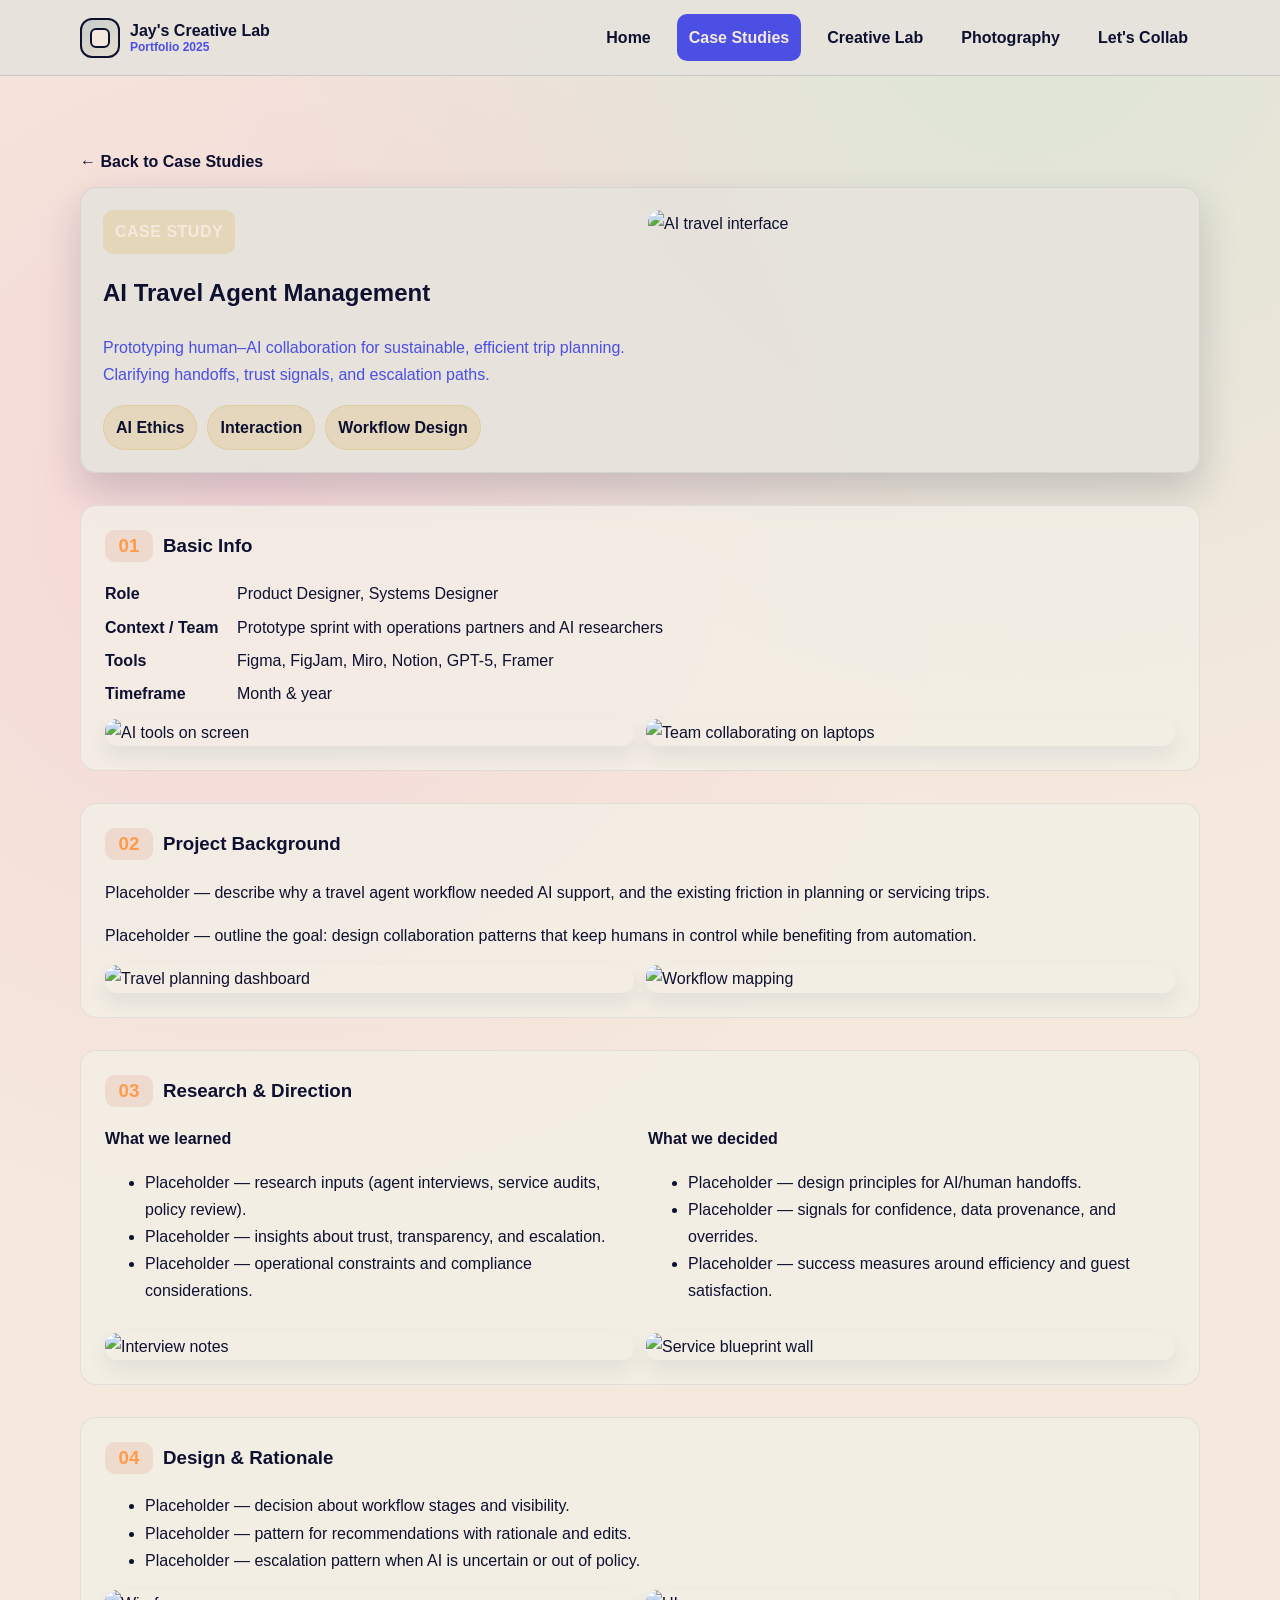
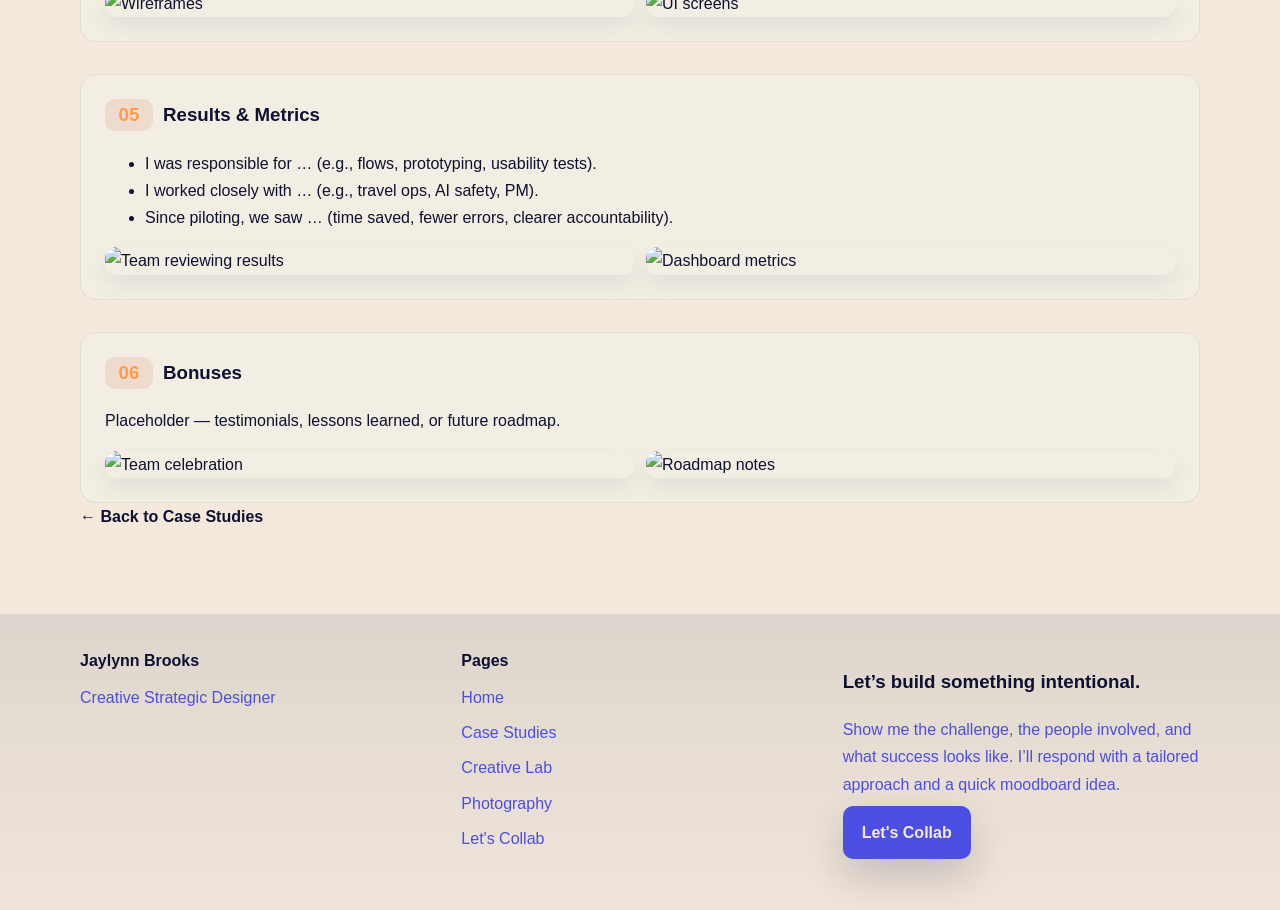
==== ai-travel-agent.html @ 125fbfd4 "Initial portfolio commit" ====
<!DOCTYPE html>
<html lang="en">
<head>
  <meta charset="UTF-8" />
  <meta name="viewport" content="width=device-width, initial-scale=1" />
  <title>AI Travel Agent Management — Case Study | Jay's Creative Lab</title>
  <link rel="stylesheet" href="style.css" />
</head>
<body>
  <header class="site-header">
    <div class="container nav">
      <a class="brand" href="index.html">
        <span class="logo-mark" aria-hidden="true"></span>
        <span class="brand-text">
          Jay's Creative Lab
          <small>Portfolio 2025</small>
        </span>
      </a>
      <button class="nav-toggle" data-nav-toggle aria-expanded="false" aria-label="Toggle navigation">Menu</button>
      <div class="nav-links" data-nav-links>
        <a href="index.html">Home</a>
        <a class="active" href="case-studies.html">Case Studies</a>
        <a href="creative-lab.html">Creative Lab</a>
        <a href="photography.html">Photography</a>
        <a href="collab.html">Let's Collab</a>
      </div>
    </div>
  </header>

  <main>
    <section class="section">
      <div class="container">
        <a class="back-link" href="case-studies.html">← Back to Case Studies</a>
        <div class="hero-card" style="color: var(--color-peacock); background: rgba(230, 227, 220, 0.9); border: 1px solid rgba(12,58,82,0.08); display: grid; grid-template-columns: 1fr 1fr; gap: 16px; align-items: center;">
          <div>
            <div class="hero-note" style="color: var(--color-bg-cream);">Case Study</div>
            <h1 style="color: var(--color-peacock); font-family: var(--font-heading);">AI Travel Agent Management</h1>
            <p class="muted">Prototyping human–AI collaboration for sustainable, efficient trip planning. Clarifying handoffs, trust signals, and escalation paths.</p>
            <div class="focus-tags">
              <span class="pill">AI Ethics</span>
              <span class="pill">Interaction</span>
              <span class="pill">Workflow Design</span>
            </div>
          </div>
          <div style="width: 100%; height: 100%; border-radius: var(--radius-md); overflow: hidden;">
            <img src="https://images.unsplash.com/photo-1504384308090-c894fdcc538d?auto=format&fit=crop&w=1200&q=80" alt="AI travel interface" style="width: 100%; height: 100%; object-fit: cover;" />
          </div>
        </div>

        <div class="case-section">
          <h3><span class="label-number">01</span>Basic Info</h3>
          <dl class="definition-list">
            <dt>Role</dt>
            <dd>Product Designer, Systems Designer</dd>
            <dt>Context / Team</dt>
            <dd>Prototype sprint with operations partners and AI researchers</dd>
            <dt>Tools</dt>
            <dd>Figma, FigJam, Miro, Notion, GPT-5, Framer</dd>
            <dt>Timeframe</dt>
            <dd>Month & year</dd>
          </dl>
          <div class="case-image-pair">
            <img src="https://images.unsplash.com/photo-1556740749-887f6717d7e4?auto=format&fit=crop&w=1200&q=80" alt="AI tools on screen" />
            <img src="https://images.unsplash.com/photo-1483478550801-ceba5fe50e8e?auto=format&fit=crop&w=1200&q=80" alt="Team collaborating on laptops" />
          </div>
        </div>

        <div class="case-section">
          <h3><span class="label-number">02</span>Project Background</h3>
          <p>Placeholder — describe why a travel agent workflow needed AI support, and the existing friction in planning or servicing trips.</p>
          <p>Placeholder — outline the goal: design collaboration patterns that keep humans in control while benefiting from automation.</p>
          <div class="case-image-pair">
            <img src="https://images.unsplash.com/photo-1504384308090-c894fdcc538d?auto=format&fit=crop&w=1200&q=80" alt="Travel planning dashboard" />
            <img src="https://images.unsplash.com/photo-1520607162513-77705c0f0d4a?auto=format&fit=crop&w=1200&q=80" alt="Workflow mapping" />
          </div>
        </div>

        <div class="case-section">
          <h3><span class="label-number">03</span>Research & Direction</h3>
          <div class="two-col">
            <div>
              <strong>What we learned</strong>
              <ul>
                <li>Placeholder — research inputs (agent interviews, service audits, policy review).</li>
                <li>Placeholder — insights about trust, transparency, and escalation.</li>
                <li>Placeholder — operational constraints and compliance considerations.</li>
              </ul>
            </div>
            <div>
              <strong>What we decided</strong>
              <ul>
                <li>Placeholder — design principles for AI/human handoffs.</li>
                <li>Placeholder — signals for confidence, data provenance, and overrides.</li>
                <li>Placeholder — success measures around efficiency and guest satisfaction.</li>
              </ul>
            </div>
          </div>
          <div class="case-image-pair">
            <img src="https://images.unsplash.com/photo-1556740749-887f6717d7e4?auto=format&fit=crop&w=1200&q=80" alt="Interview notes" />
            <img src="https://images.unsplash.com/photo-1483478550801-ceba5fe50e8e?auto=format&fit=crop&w=1200&q=80" alt="Service blueprint wall" />
          </div>
        </div>

        <div class="case-section">
          <h3><span class="label-number">04</span>Design & Rationale</h3>
          <ul>
            <li>Placeholder — decision about workflow stages and visibility.</li>
            <li>Placeholder — pattern for recommendations with rationale and edits.</li>
            <li>Placeholder — escalation pattern when AI is uncertain or out of policy.</li>
          </ul>
          <div class="case-image-pair">
            <img src="https://images.unsplash.com/photo-1553877522-43269d4ea984?auto=format&fit=crop&w=1200&q=80" alt="Wireframes" />
            <img src="https://images.unsplash.com/photo-1498050108023-c5249f4df085?auto=format&fit=crop&w=1200&q=80" alt="UI screens" />
          </div>
        </div>

        <div class="case-section">
          <h3><span class="label-number">05</span>Results & Metrics</h3>
          <ul>
            <li>I was responsible for … (e.g., flows, prototyping, usability tests).</li>
            <li>I worked closely with … (e.g., travel ops, AI safety, PM).</li>
            <li>Since piloting, we saw … (time saved, fewer errors, clearer accountability).</li>
          </ul>
          <div class="case-image-pair">
            <img src="https://images.unsplash.com/photo-1521737604893-d14cc237f11d?auto=format&fit=crop&w=1200&q=80" alt="Team reviewing results" />
            <img src="https://images.unsplash.com/photo-1504384308090-c894fdcc538d?auto=format&fit=crop&w=1200&q=80" alt="Dashboard metrics" />
          </div>
        </div>

        <div class="case-section">
          <h3><span class="label-number">06</span>Bonuses</h3>
          <p>Placeholder — testimonials, lessons learned, or future roadmap.</p>
          <div class="case-image-pair">
            <img src="https://images.unsplash.com/photo-1520607162513-77705c0f0d4a?auto=format&fit=crop&w=1200&q=80" alt="Team celebration" />
            <img src="https://images.unsplash.com/photo-1498050108023-c5249f4df085?auto=format&fit=crop&w=1200&q=80" alt="Roadmap notes" />
          </div>
        </div>

        <a class="back-link" href="case-studies.html">← Back to Case Studies</a>
      </div>
    </section>
  </main>

      <footer class="footer">
    <div class="container footer-grid">
      <div>
        <h4>Jaylynn Brooks</h4>
        <p>Creative Strategic Designer</p>
      </div>

      <div>
        <h4>Pages</h4>
        <p><a href="index.html">Home</a></p>
        <p><a href="case-studies.html">Case Studies</a></p>
        <p><a href="creative-lab.html">Creative Lab</a></p>
        <p><a href="photography.html">Photography</a></p>
        <p><a href="collab.html">Let's Collab</a></p>
      </div>

      <div class="cta-copy">
        <h3>Let’s build something intentional.</h3>
        <p>Show me the challenge, the people involved, and what success looks like. I’ll respond with a tailored
          approach and a quick moodboard idea.</p>
        <a class="btn btn-primary" href="collab.html">Let's Collab</a>
      </div>
    </div>

  </footer>



  <script src="script.js"></script>
</body>
</html>
---- style.css ----
/* Global Styles for Jay's Creative Lab Portfolio */
:root {
  --color-bg-cream: #f5e8dc;
  --color-bg-mist: #fffaf3;
  --color-peacock: #0e1030;
  --color-teal: #4b4fe3;
  --color-saffron: #ff9b4a;
  --color-citrine: #c6b200;
  --color-walnut: #0e1030;
  --color-sage: #6ed4bd;
  --color-card: #ffffff;
  --color-text: #0e1030;
  --shadow-soft: 0 18px 40px rgba(14, 16, 48, 0.18);
  --shadow-lift: 0 10px 24px rgba(14, 16, 48, 0.2);
  --radius-lg: 16px;
  --radius-md: 12px;
  --radius-sm: 10px;
  --font-heading: "Gill Sans", "Avenir Next", "Segoe UI", "Helvetica Neue", sans-serif;
  --font-body: "Gill Sans", "Avenir Next", "Segoe UI", "Helvetica Neue", sans-serif;
}

* {
  box-sizing: border-box;
}

body {
  margin: 0;
  font-family: var(--font-body);
  color: var(--color-text);
  background: radial-gradient(circle at 20% 20%, rgba(247, 122, 194, 0.15), transparent 32%),
    radial-gradient(circle at 80% 0%, rgba(110, 212, 189, 0.18), transparent 30%),
    var(--color-bg-cream);
  line-height: 1.7;
  -webkit-font-smoothing: antialiased;
}

html {
  scroll-behavior: smooth;
}

a {
  color: inherit;
  text-decoration: none;
}

a:focus-visible,
button:focus-visible,
input:focus-visible,
textarea:focus-visible,
select:focus-visible {
  outline: 2px solid var(--color-saffron);
  outline-offset: 2px;
}

img {
  max-width: 100%;
  display: block;
  border-radius: var(--radius-md);
}

main {
  display: block;
}

.container {
  width: min(1120px, 100% - 32px);
  margin: 0 auto;
}

.section {
  padding: 72px 0;
}

.section-heading {
  display: flex;
  flex-direction: column;
  gap: 6px;
  margin-bottom: 28px;
}

.section-heading .eyebrow {
  text-transform: uppercase;
  letter-spacing: 1px;
  font-size: 13px;
  font-weight: 700;
  color: var(--color-saffron);
  display: inline-flex;
  align-items: center;
  gap: 8px;
}

.section-heading .eyebrow::before {
  content: "";
  width: 26px;
  height: 2px;
  background: var(--color-saffron);
  border-radius: 4px;
}

.section-heading h2,
.section-heading h3 {
  margin: 0;
  font-family: var(--font-heading);
  color: var(--color-peacock);
  line-height: 1.2;
}

.section-heading p {
  margin: 0;
  color: var(--color-teal);
}

.site-header {
  position: sticky;
  top: 0;
  z-index: 20;
  background: rgba(230, 227, 220, 0.9);
  backdrop-filter: blur(12px);
  border-bottom: 1px solid rgba(12, 58, 82, 0.15);
}

.nav {
  display: flex;
  align-items: center;
  justify-content: space-between;
  padding: 14px 0;
}

.brand {
  display: inline-flex;
  align-items: center;
  gap: 10px;
  color: var(--color-peacock);
  font-weight: 800;
}

.logo-mark {
  width: 40px;
  height: 40px;
  border-radius: 12px;
  border: 2px solid var(--color-peacock);
  display: inline-flex;
  align-items: center;
  justify-content: center;
  position: relative;
  background: linear-gradient(145deg, rgba(47, 99, 114, 0.18), rgba(227, 216, 194, 0.5));
}

.logo-mark::after {
  content: "";
  width: 16px;
  height: 16px;
  border-radius: 6px;
  border: 2px solid var(--color-peacock);
  background: var(--color-bg-cream);
}

.brand-text {
  display: flex;
  flex-direction: column;
  line-height: 1.2;
}

.brand-text small {
  font-size: 12px;
  color: var(--color-teal);
  font-weight: 600;
}

.nav-links {
  display: flex;
  align-items: center;
  gap: 14px;
}

.nav-links a {
  padding: 10px 12px;
  border-radius: var(--radius-sm);
  font-weight: 600;
  color: var(--color-peacock);
  transition: background 0.2s ease, color 0.2s ease, transform 0.15s ease;
}

.nav-links a:hover {
  background:#ff9b4a;
  transform: translateY(-1px);
}

.nav-links a.active {
  background: var(--color-teal);
  color: var(--color-bg-cream);
}

.nav-toggle {
  display: none;
  border: 1px solid var(--color-peacock);
  background: var(--color-peacock);
  color: var(--color-bg-cream);
  padding: 10px 12px;
  border-radius: var(--radius-sm);
  font-weight: 700;
}

.hero {
  position: relative;
  overflow: hidden;
  padding: 120px 0 80px;
  color: var(--color-bg-cream);
}

.hero::before {
  content: "";
  position: absolute;
  inset: 0;
  background: 
    radial-gradient(circle at 20% 20%, rgba(247, 122, 194, 0.28), transparent 30%),
    radial-gradient(circle at 80% 10%, rgba(75, 79, 227, 0.28), transparent 32%),
    linear-gradient(160deg, rgba(75, 79, 227, 0.92) 0%, #ff9b4a 90%);
  pointer-events: none;
}

.hero .container {
  position: relative;
  z-index: 1;
}

.hero-actions {
  margin: 18px 0 10px;
  display: flex;
  gap: 12px;
  flex-wrap: wrap;
}

.lead {
  font-size: 1.05rem;
  line-height: 1.6;
}

.hero-grid {
  display: grid;
  grid-template-columns: repeat(auto-fit, minmax(280px, 1fr));
  gap: 32px;
  align-items: start;
}

.hero h1 {
  font-family: var(--font-heading);
  font-size: clamp(2.6rem, 4vw, 3.6rem);
  margin: 10px 0 16px;
  line-height: 1.1;
}

.hero p {
  margin: 0 0 16px;
  color: rgba(243, 239, 231, 0.9);
}

.hero .lead {
  font-size: 1.05rem;
}

.hero-card {
  background: rgba(255, 255, 255, 0.12);
  border: 1px solid rgba(243, 239, 231, 0.3);
  border-radius: var(--radius-lg);
  padding: 22px;
  box-shadow: var(--shadow-soft);
  color: var(--color-bg-cream);
}

.hero-card h3 {
  margin-top: 0;
  margin-bottom: 8px;
  color: var(--color-bg-cream);
}

.hero-note {
  display: inline-flex;
  align-items: center;
  gap: 8px;
  padding: 8px 12px;
  border-radius: var(--radius-sm);
  background: rgba(208, 161, 31, 0.18);
  color: #fef9ea;
  font-weight: 600;
  text-transform: uppercase;
  letter-spacing: 0.5px;
}

.case-hero {
  position: relative;
  padding: 160px 0 120px;
  color: #ffffff;
  background-size: cover;
  background-position: center;
  overflow: hidden;
}

.case-hero::before {
  content: "";
  position: absolute;
  inset: 0;
  background: linear-gradient(180deg, rgba(0, 0, 0, 0.4), rgba(0, 0, 0, 0.55));
}

.case-hero .container {
  position: relative;
  z-index: 1;
}

.case-hero-content h1 {
  color: #ffffff;
  font-family: var(--font-heading);
}

.case-hero-content p {
  color: rgba(255, 255, 255, 0.9);
}

.case-hero .hero-note {
  background: rgba(0, 0, 0, 0.6);
  color: #fff;
}

.case-hero .pill {
  background: rgba(255, 255, 255, 0.2);
  color: #fff;
  border-color: rgba(255, 255, 255, 0.4);
}

.btn {
  display: inline-flex;
  align-items: center;
  justify-content: center;
  gap: 8px;
  padding: 12px 18px;
  border-radius: var(--radius-sm);
  border: 1px solid transparent;
  font-weight: 700;
  cursor: pointer;
  transition: transform 0.18s ease, box-shadow 0.18s ease, background 0.2s ease, color 0.2s ease;
}

.btn-primary {
  background: var(--color-teal);
  color: var(--color-bg-cream);
  box-shadow: var(--shadow-soft);
}

.btn-primary:hover {
  background: var(--color-saffron);
  transform: translateY(-1px);
  box-shadow: var(--shadow-lift);
}

.btn-ghost {
  background: transparent;
  border-color: rgba(243, 239, 231, 0.6);
  color: var(--color-bg-cream);
}

.btn-ghost:hover {
  background: rgba(243, 239, 231, 0.12);
}

.btn-plain {
  background: transparent;
  color: var(--color-peacock);
  border: 1px solid var(--color-teal);
}

.btn-plain:hover {
  background: rgba(12, 58, 82, 0.06);
}

.page-home .btn[href="collab.html"]:hover {
  background: var(--color-saffron);
  color: #ffffff;
  border-color: var(--color-saffron);
}

.focus-tags {
  display: flex;
  gap: 10px;
  flex-wrap: wrap;
  margin-top: 12px;
}

.pill {
  display: inline-flex;
  align-items: center;
  gap: 6px;
  padding: 8px 12px;
  border-radius: 999px;
  background: rgba(208, 161, 31, 0.16);
  color: var(--color-peacock);
  font-weight: 600;
  border: 1px solid rgba(208, 161, 31, 0.2);
}

.view-all-link {
  font-size: 1.25rem;
  font-weight: 700;
  color: var(--color-peacock);
  transition: color 0.2s ease;
  margin: 20px;
}

.view-all-link:hover {
  color: #4b4fe3;
}

.card {
  background: var(--color-card);
  border: 1px solid rgba(12, 58, 82, 0.08);
  border-radius: var(--radius-lg);
  padding: 22px;
  box-shadow: 0 14px 30px rgba(12, 58, 82, 0.08);
}

.page-collab .card,
.page-collab .hero-card {
  background: #ffffff;
  color: #000000;
  border: 1px solid rgba(0, 0, 0, 0.08);
}

.card h3 {
  margin-top: 0;
  margin-bottom: 10px;
  color: var(--color-peacock);
}

.page-collab .card h3,
.page-collab .hero-card h3 {
  color: #000000;
}

.card p {
  margin: 0 0 10px;
}

.highlight-block {
  background: linear-gradient(135deg, rgba(230, 227, 220, 0.9), rgba(255, 255, 255, 0.92));
  border: 1px solid rgba(12, 58, 82, 0.08);
  box-shadow: var(--shadow-soft);
  border-radius: var(--radius-lg);
  padding: 28px;
}

.keywords {
  display: flex;
  gap: 10px;
  flex-wrap: wrap;
  margin-top: 12px;
}

.keyword {
  background: rgba(47, 99, 114, 0.1);
  color: var(--color-peacock);
  padding: 8px 12px;
  border-radius: 12px;
  border: 1px solid rgba(12, 58, 82, 0.12);
  font-weight: 600;
}

.card-grid {
  display: grid;
  grid-template-columns: repeat(auto-fit, minmax(250px, 1fr));
  gap: 20px;
}

.project-card {
  display: flex;
  flex-direction: column;
  gap: 12px;
  height: 100%;
  transition: transform 0.2s ease, box-shadow 0.2s ease;
}

.project-card:hover {
  transform: translateY(-4px);
  box-shadow: var(--shadow-lift);
}

.case-list {
  display: flex;
  flex-direction: column;
  gap: 18px;
}

.case-card {
  width: 100%;
  display: grid;
  grid-template-columns: minmax(260px, 360px) 1fr;
  gap: 18px;
  align-items: stretch;
}

.case-card > div:last-child {
  display: flex;
  flex-direction: column;
  gap: 10px;
}

.case-image {
  border-radius: var(--radius-md);
  background: linear-gradient(135deg, rgba(75, 79, 227, 0.85), rgba(255, 155, 74, 0.75));
  min-height: 180px;
  box-shadow: var(--shadow-soft);
  position: relative;
  overflow: hidden;
}

.case-image::after {
  content: "";
  position: absolute;
  inset: 0;
  background: radial-gradient(circle at 20% 20%, rgba(247, 122, 194, 0.35), transparent 32%),
    radial-gradient(circle at 80% 60%, rgba(110, 212, 189, 0.3), transparent 32%);
}

.project-card .tagline {
  color: var(--color-teal);
  font-weight: 600;
}

.tag-row {
  display: flex;
  gap: 8px;
  flex-wrap: wrap;
}

.tag {
  padding: 6px 10px;
  border-radius: 10px;
  background: rgba(122, 141, 122, 0.15);
  color: var(--color-peacock);
  font-weight: 600;
  font-size: 0.92rem;
  border: 1px solid rgba(12, 58, 82, 0.08);
}

.strip {
  background: linear-gradient(90deg, #4b50e359);
  padding: 50px;
  text-align: center;
  color: var(--color-peacock);
  font-weight: 700;
  margin: 0;
}

.contact-teaser {
  display: grid;
  grid-template-columns: repeat(auto-fit, minmax(260px, 1fr));
  gap: 18px;
  align-items: center;
}

.contact-teaser .cta-copy h3 {
  margin: 0 0 8px;
  font-family: var(--font-heading);
  color: var(--color-peacock);
}

.footer {
  padding: 32px 0 50px;
  background: linear-gradient(180deg, rgba(12, 58, 82, 0.1), rgba(12, 58, 82, 0.02));
  border-top: 1px solid rgba(12, 58, 82, 0.08);
}

.footer-grid {
  display: grid;
  grid-template-columns: repeat(3, 1fr);
  gap: 24px;
}

.footer h4 {
  margin: 0 0 10px;
  font-family: var(--font-heading);
  color: var(--color-peacock);
}

.footer p {
  margin: 0 0 8px;
  color: var(--color-teal);
}

.footer a:hover {
  color: var(--color-saffron);
}

.case-meta {
  display: grid;
  grid-template-columns: repeat(auto-fit, minmax(220px, 1fr));
  gap: 14px;
}

.definition-list {
  display: grid;
  grid-template-columns: 120px 1fr;
  gap: 6px 12px;
  margin: 12px 0 0;
}

.definition-list dt {
  font-weight: 700;
  color: var(--color-peacock);
}

.definition-list dd {
  margin: 0;
  color: var(--color-text);
}

.case-section {
  margin-top: 32px;
  padding: 24px;
  border-radius: var(--radius-lg);
  background: rgba(243, 239, 231, 0.8);
  border: 1px solid rgba(12, 58, 82, 0.08);
}

.case-section h3 {
  margin-top: 0;
  font-family: var(--font-heading);
  color: var(--color-peacock);
}

.label-number {
  display: inline-flex;
  align-items: center;
  justify-content: center;
  width: 48px;
  height: 32px;
  border-radius: 10px;
  background: rgba(196, 85, 50, 0.12);
  color: var(--color-saffron);
  font-weight: 800;
  margin-right: 10px;
}

.two-col {
  display: grid;
  grid-template-columns: repeat(auto-fit, minmax(240px, 1fr));
  gap: 16px;
}

.case-image-pair {
  display: grid;
  grid-template-columns: repeat(2, minmax(0, 1fr));
  gap: 12px;
  margin-top: 12px;
}

.case-image-pair img {
  width: 100%;
  border-radius: var(--radius-md);
  object-fit: cover;
  box-shadow: 0 10px 20px rgba(12, 58, 82, 0.08);
}

.case-image-grid {
  display: grid;
  grid-template-columns: repeat(auto-fit, minmax(160px, 1fr));
  gap: 12px;
  margin-top: 12px;
}

.case-image-grid.grid-4 {
  grid-template-columns: repeat(4, minmax(0, 1fr));
}

.case-image-grid img {
  width: 100%;
  aspect-ratio: 1 / 1;
  object-fit: cover;
  border-radius: var(--radius-md);
  box-shadow: 0 10px 20px rgba(12, 58, 82, 0.08);
}

.process-steps {
  display: grid;
  grid-template-columns: repeat(auto-fit, minmax(180px, 1fr));
  gap: 12px;
}

.process-steps .step {
  border: 1px dashed rgba(12, 58, 82, 0.16);
  border-radius: var(--radius-md);
  padding: 14px;
  background: rgba(230, 227, 220, 0.6);
  font-weight: 700;
  color: var(--color-peacock);
}

.accordion {
  border: 1px solid rgba(12, 58, 82, 0.12);
  border-radius: var(--radius-lg);
  overflow: hidden;
}

.accordion-item + .accordion-item {
  border-top: 1px solid rgba(12, 58, 82, 0.12);
}

.accordion-trigger {
  width: 100%;
  text-align: left;
  padding: 16px 18px;
  background: rgba(243, 239, 231, 0.6);
  border: none;
  display: flex;
  justify-content: space-between;
  align-items: center;
  font-weight: 700;
  color: var(--color-peacock);
  cursor: pointer;
}

.accordion-trigger:hover {
  background: rgba(196, 85, 50, 0.08);
}

.accordion-panel {
  max-height: 0;
  overflow: hidden;
  transition: max-height 0.25s ease;
  background: #fff;
  padding: 0 18px;
}

.accordion-panel.open {
  padding: 12px 18px 18px;
}

.form-grid {
  display: grid;
  grid-template-columns: repeat(auto-fit, minmax(240px, 1fr));
  gap: 12px;
}

label {
  font-weight: 700;
  color: var(--color-peacock);
  display: block;
  margin-bottom: 6px;
}

input,
textarea,
select {
  width: 100%;
  padding: 12px;
  border-radius: var(--radius-sm);
  border: 1px solid rgba(12, 58, 82, 0.16);
  background: #fff;
  font-family: var(--font-body);
  font-size: 1rem;
}

textarea {
  resize: vertical;
}

.muted {
  color: var(--color-teal);
}

.hero-breadcrumb {
  color: rgba(243, 239, 231, 0.8);
  font-weight: 700;
  letter-spacing: 0.5px;
  text-transform: uppercase;
}

.small-card {
  background: rgba(243, 239, 231, 0.95);
  border: 1px solid rgba(12, 58, 82, 0.12);
  border-radius: var(--radius-lg);
  padding: 16px;
  box-shadow: var(--shadow-soft);
  color: var(--color-peacock);
}

.experiments-grid {
  display: grid;
  grid-template-columns: repeat(2, minmax(0, 1fr));
  gap: 16px;
}

.experiment-thumb {
  height: 140px;
  border-radius: var(--radius-md);
  background: linear-gradient(135deg, rgba(12, 58, 82, 0.8), rgba(196, 85, 50, 0.6));
  position: relative;
  overflow: hidden;
}

.experiment-thumb::after {
  content: "";
  position: absolute;
  inset: 0;
  background: radial-gradient(circle at 30% 30%, rgba(208, 161, 31, 0.35), transparent 40%),
    radial-gradient(circle at 80% 70%, rgba(122, 141, 122, 0.35), transparent 40%);
}

.masonry {
  --masonry-row: 12px;
  --masonry-gap: 12px;
  display: grid;
  grid-template-columns: repeat(auto-fill, minmax(220px, 1fr));
  grid-auto-rows: var(--masonry-row);
  grid-auto-flow: dense;
  gap: var(--masonry-gap);
}

.masonry-item {
  width: 100%;
  display: block;
  border-radius: var(--radius-md);
  box-shadow: 0 12px 24px rgba(12, 58, 82, 0.08);
}


.lightbox {
  position: fixed;
  inset: 0;
  background: rgba(0, 0, 0, 0.75);
  display: none;
  align-items: center;
  justify-content: center;
  padding: 20px;
  z-index: 30;
}

.lightbox.open {
  display: flex;
}

.lightbox img {
  max-width: 90vw;
  max-height: 90vh;
  border-radius: var(--radius-md);
  box-shadow: 0 18px 40px rgba(0, 0, 0, 0.5);
  background: #000;
}

.lightbox-close {
  position: absolute;
  top: 16px;
  right: 16px;
  background: rgba(0, 0, 0, 0.6);
  color: #fff;
  border: 1px solid rgba(255, 255, 255, 0.3);
  border-radius: 50%;
  width: 42px;
  height: 42px;
  font-size: 24px;
  cursor: pointer;
}

.lightbox-nav {
  position: absolute;
  top: 50%;
  transform: translateY(-50%);
  background: rgba(0, 0, 0, 0.6);
  color: #fff;
  border: 1px solid rgba(255, 255, 255, 0.3);
  border-radius: 50%;
  width: 48px;
  height: 48px;
  font-size: 28px;
  cursor: pointer;
}

.lightbox-nav.prev {
  left: 16px;
}

.lightbox-nav.next {
  right: 16px;
}

.note-strip {
  background: rgba(196, 85, 50, 0.1);
  border: 1px dashed rgba(196, 85, 50, 0.4);
  border-radius: var(--radius-md);
  padding: 14px;
  color: var(--color-peacock);
  font-weight: 700;
}

.back-link {
  display: inline-flex;
  align-items: center;
  gap: 8px;
  color: var(--color-peacock);
  font-weight: 700;
  margin-bottom: 12px;
}

.back-link:hover {
  color: var(--color-saffron);
}

@media (max-width: 860px) {
  .nav {
    padding: 12px 0;
  }

  .nav-toggle {
    display: inline-flex;
  }

  .nav-links {
    position: absolute;
    top: 64px;
    right: 16px;
    background: rgba(230, 227, 220, 0.98);
    border: 1px solid rgba(12, 58, 82, 0.12);
    border-radius: var(--radius-md);
    padding: 12px;
    flex-direction: column;
    align-items: flex-start;
    gap: 8px;
    display: none;
    box-shadow: var(--shadow-soft);
  }

  .nav-links.open {
    display: flex;
  }

  .case-card {
    grid-template-columns: 1fr;
  }

  .masonry {
    grid-template-columns: repeat(auto-fill, minmax(180px, 1fr));
  }
}

@media (max-width: 640px) {
  .section {
    padding: 56px 0;
  }

  .hero {
    padding: 100px 0 70px;
  }

  .definition-list {
    grid-template-columns: 1fr;
  }
  
}
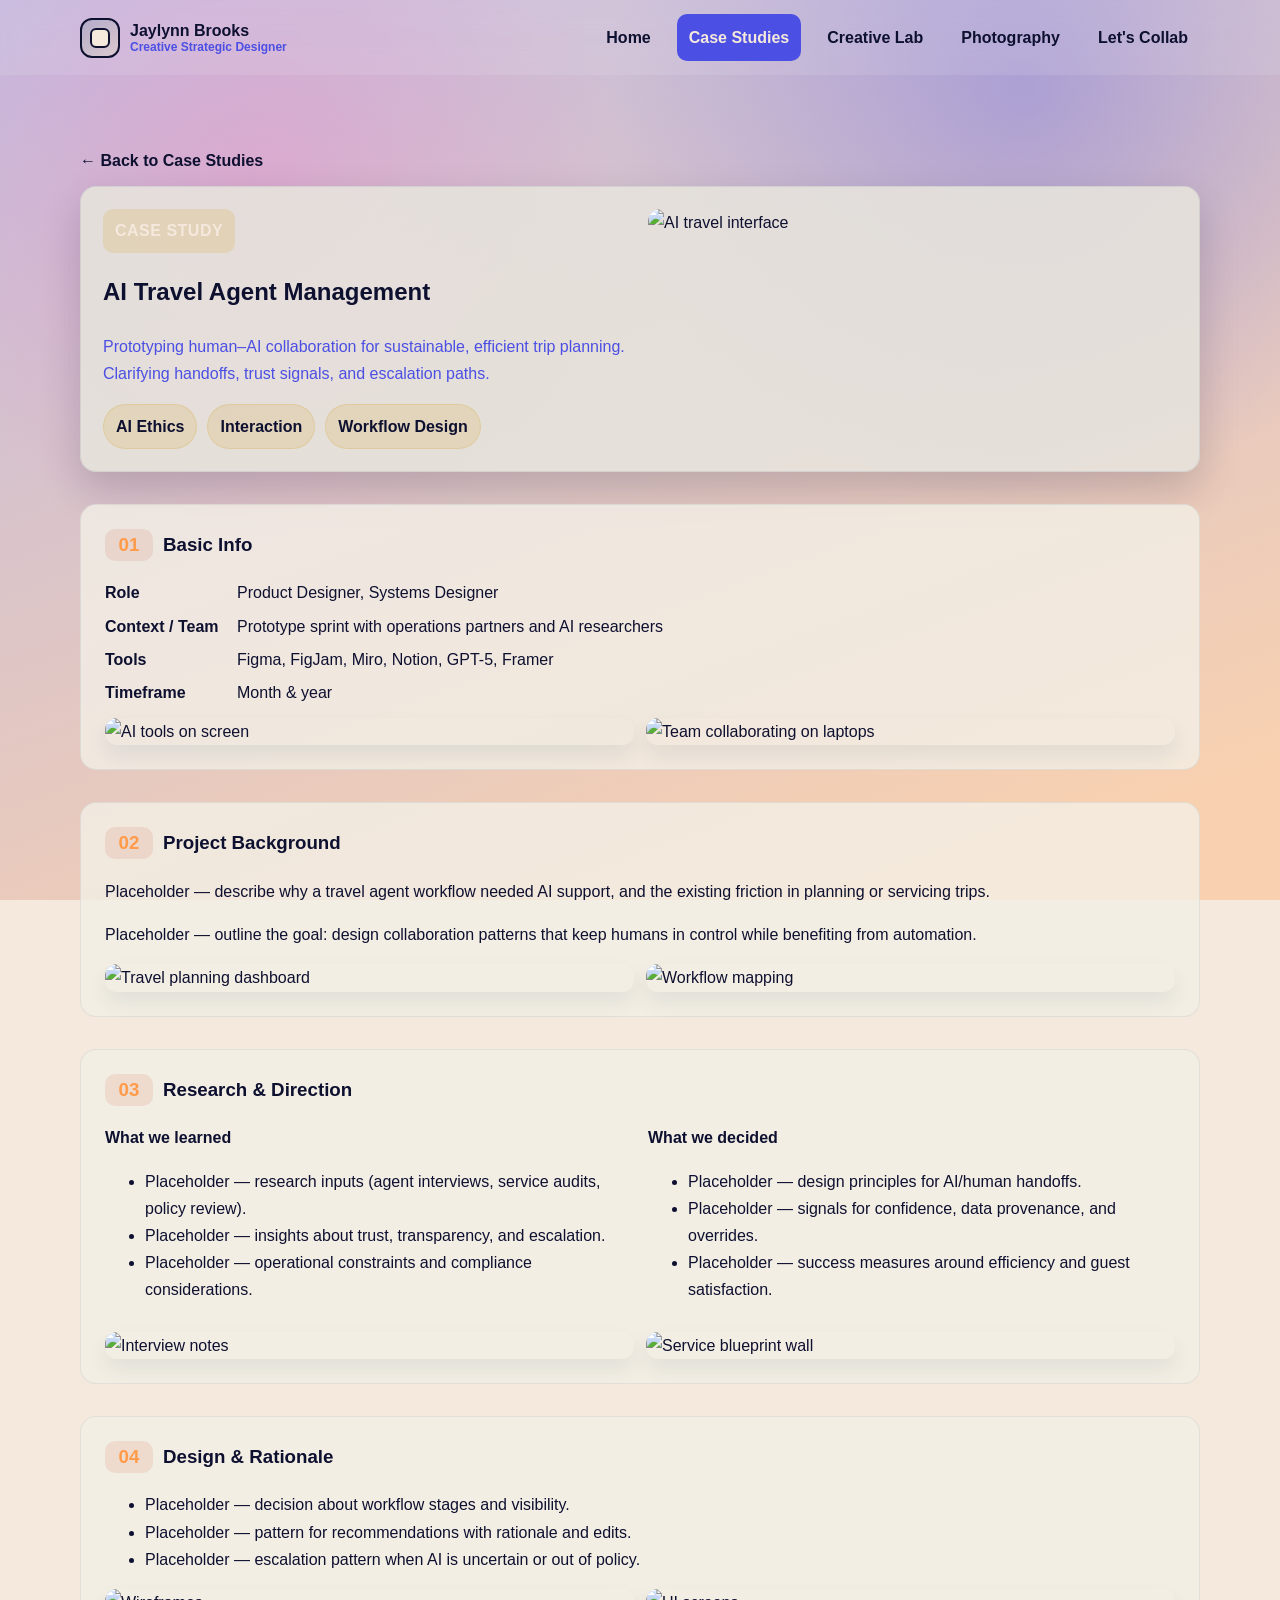
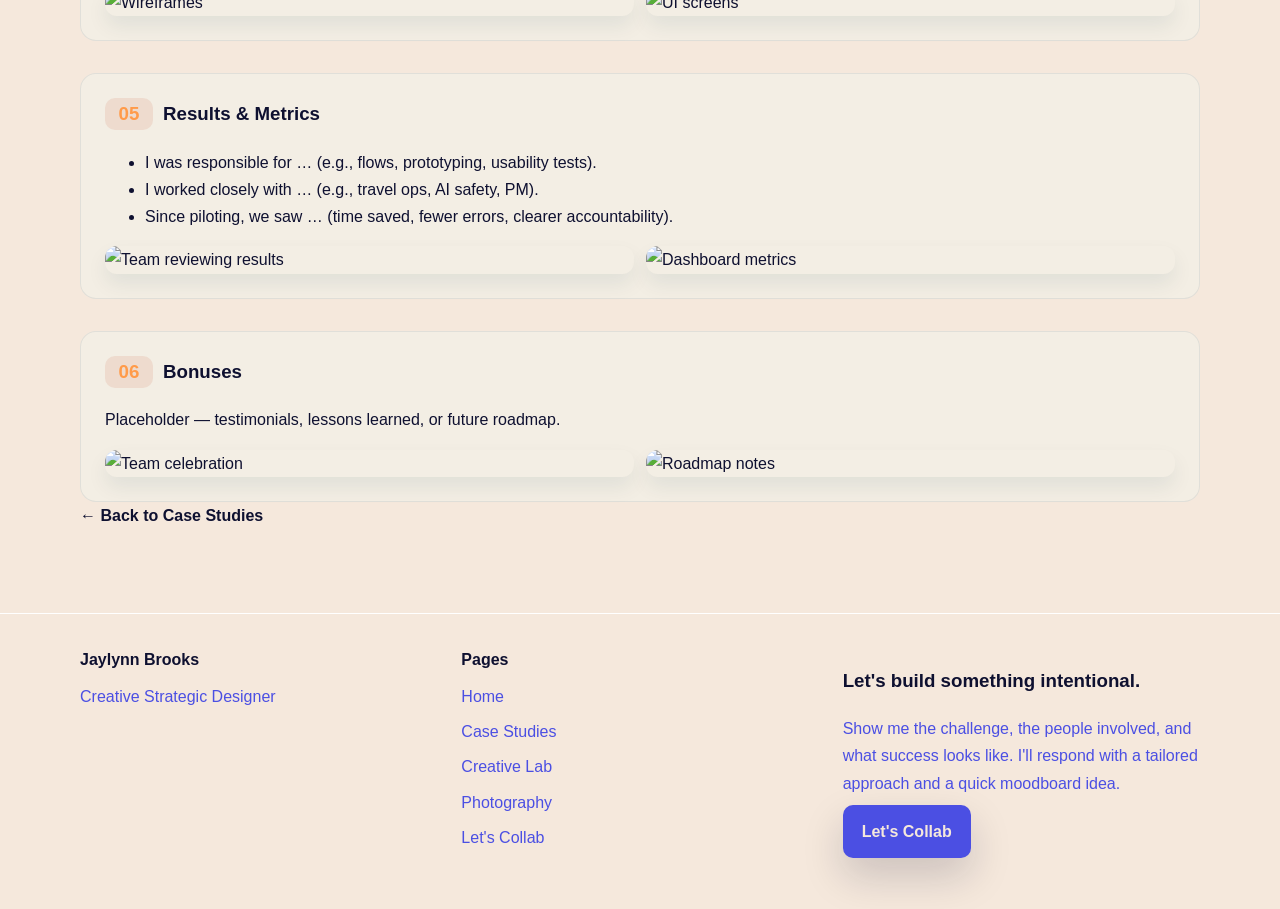
==== commit e4d5ce0b: "Refactor HTML structure to use dynamic header and footer components across multiple pages; update na" ====
--- a/ai-travel-agent.html
+++ b/ai-travel-agent.html
@@ -6,26 +6,8 @@
   <title>AI Travel Agent Management — Case Study | Jay's Creative Lab</title>
   <link rel="stylesheet" href="style.css" />
 </head>
-<body>
-  <header class="site-header">
-    <div class="container nav">
-      <a class="brand" href="index.html">
-        <span class="logo-mark" aria-hidden="true"></span>
-        <span class="brand-text">
-          Jay's Creative Lab
-          <small>Portfolio 2025</small>
-        </span>
-      </a>
-      <button class="nav-toggle" data-nav-toggle aria-expanded="false" aria-label="Toggle navigation">Menu</button>
-      <div class="nav-links" data-nav-links>
-        <a href="index.html">Home</a>
-        <a class="active" href="case-studies.html">Case Studies</a>
-        <a href="creative-lab.html">Creative Lab</a>
-        <a href="photography.html">Photography</a>
-        <a href="collab.html">Let's Collab</a>
-      </div>
-    </div>
-  </header>
+<body class="page-home">
+  <div data-site-header></div>
 
   <main>
     <section class="section">
@@ -141,31 +123,7 @@
     </section>
   </main>
 
-      <footer class="footer">
-    <div class="container footer-grid">
-      <div>
-        <h4>Jaylynn Brooks</h4>
-        <p>Creative Strategic Designer</p>
-      </div>
-
-      <div>
-        <h4>Pages</h4>
-        <p><a href="index.html">Home</a></p>
-        <p><a href="case-studies.html">Case Studies</a></p>
-        <p><a href="creative-lab.html">Creative Lab</a></p>
-        <p><a href="photography.html">Photography</a></p>
-        <p><a href="collab.html">Let's Collab</a></p>
-      </div>
-
-      <div class="cta-copy">
-        <h3>Let’s build something intentional.</h3>
-        <p>Show me the challenge, the people involved, and what success looks like. I’ll respond with a tailored
-          approach and a quick moodboard idea.</p>
-        <a class="btn btn-primary" href="collab.html">Let's Collab</a>
-      </div>
-    </div>
-
-  </footer>
+      <div data-site-footer></div>
 
 
 
--- a/style.css
+++ b/style.css
@@ -34,6 +34,15 @@
   -webkit-font-smoothing: antialiased;
 }
 
+.page-home {
+  background: 
+    radial-gradient(circle at 20% 20%, rgba(247, 122, 194, 0.3), transparent 30%),
+    radial-gradient(circle at 80% 10%, rgba(75, 79, 227, 0.3), transparent 32%),
+    linear-gradient(160deg, rgba(75, 79, 227, 0.3) 0%, rgba(255, 155, 74, 0.3) 90%),
+    var(--color-bg-cream);
+  background-attachment: fixed;
+}
+
 html {
   scroll-behavior: smooth;
 }
@@ -114,9 +123,22 @@
   position: sticky;
   top: 0;
   z-index: 20;
-  background: rgba(230, 227, 220, 0.9);
+  background: rgba(255, 255, 255, 0.1);
   backdrop-filter: blur(12px);
   border-bottom: 1px solid rgba(12, 58, 82, 0.15);
+}
+
+.page-home .site-header {
+  background: rgba(255, 255, 255, 0.1);
+  border-bottom: none;
+  backdrop-filter: blur(12px);
+  transition: background 0.3s ease, backdrop-filter 0.3s ease;
+}
+
+.page-home .site-header.scrolled {
+  background: linear-gradient(160deg, rgba(255, 255, 255, 0.15), rgba(255, 255, 255, 0.05));
+  backdrop-filter: blur(8px);
+  border-bottom: 1px solid rgba(255, 255, 255, 0.1);
 }
 
 .nav {
@@ -205,7 +227,7 @@
   position: relative;
   overflow: hidden;
   padding: 120px 0 80px;
-  color: var(--color-bg-cream);
+  color: var(--color-peacock);
 }
 
 .hero::before {
@@ -219,6 +241,10 @@
   pointer-events: none;
 }
 
+.page-home .hero::before {
+  display: none;
+}
+
 .hero .container {
   position: relative;
   z-index: 1;
@@ -252,7 +278,7 @@
 
 .hero p {
   margin: 0 0 16px;
-  color: rgba(243, 239, 231, 0.9);
+  color: var(--color-peacock);
 }
 
 .hero .lead {
@@ -265,13 +291,14 @@
   border-radius: var(--radius-lg);
   padding: 22px;
   box-shadow: var(--shadow-soft);
-  color: var(--color-bg-cream);
+  color: #ffffff3d;
 }
 
 .hero-card h3 {
   margin-top: 0;
   margin-bottom: 8px;
-  color: var(--color-bg-cream);
+  color: #ffffff3d;
+;
 }
 
 .hero-note {
@@ -421,7 +448,7 @@
 .page-collab .card,
 .page-collab .hero-card {
   background: #ffffff;
-  color: #000000;
+  color: var(--color-peacock);
   border: 1px solid rgba(0, 0, 0, 0.08);
 }
 
@@ -433,7 +460,7 @@
 
 .page-collab .card h3,
 .page-collab .hero-card h3 {
-  color: #000000;
+  color: var(--color-peacock) !important;
 }
 
 .card p {
@@ -495,6 +522,7 @@
   grid-template-columns: minmax(260px, 360px) 1fr;
   gap: 18px;
   align-items: stretch;
+  background: rgba(255, 255, 255, 0.4);
 }
 
 .case-card > div:last-child {
@@ -567,6 +595,11 @@
   padding: 32px 0 50px;
   background: linear-gradient(180deg, rgba(12, 58, 82, 0.1), rgba(12, 58, 82, 0.02));
   border-top: 1px solid rgba(12, 58, 82, 0.08);
+}
+
+.page-home .footer {
+  background: transparent;
+  border-top: 1px solid rgb(255, 255, 255);
 }
 
 .footer-grid {
@@ -928,6 +961,12 @@
     box-shadow: var(--shadow-soft);
   }
 
+  .page-home .nav-links {
+    background: linear-gradient(160deg, rgba(255, 255, 255, 0.15), rgba(255, 255, 255, 0.05));
+    backdrop-filter: blur(8px);
+    border: 1px solid rgba(255, 255, 255, 0.1);
+  }
+
   .nav-links.open {
     display: flex;
   }
